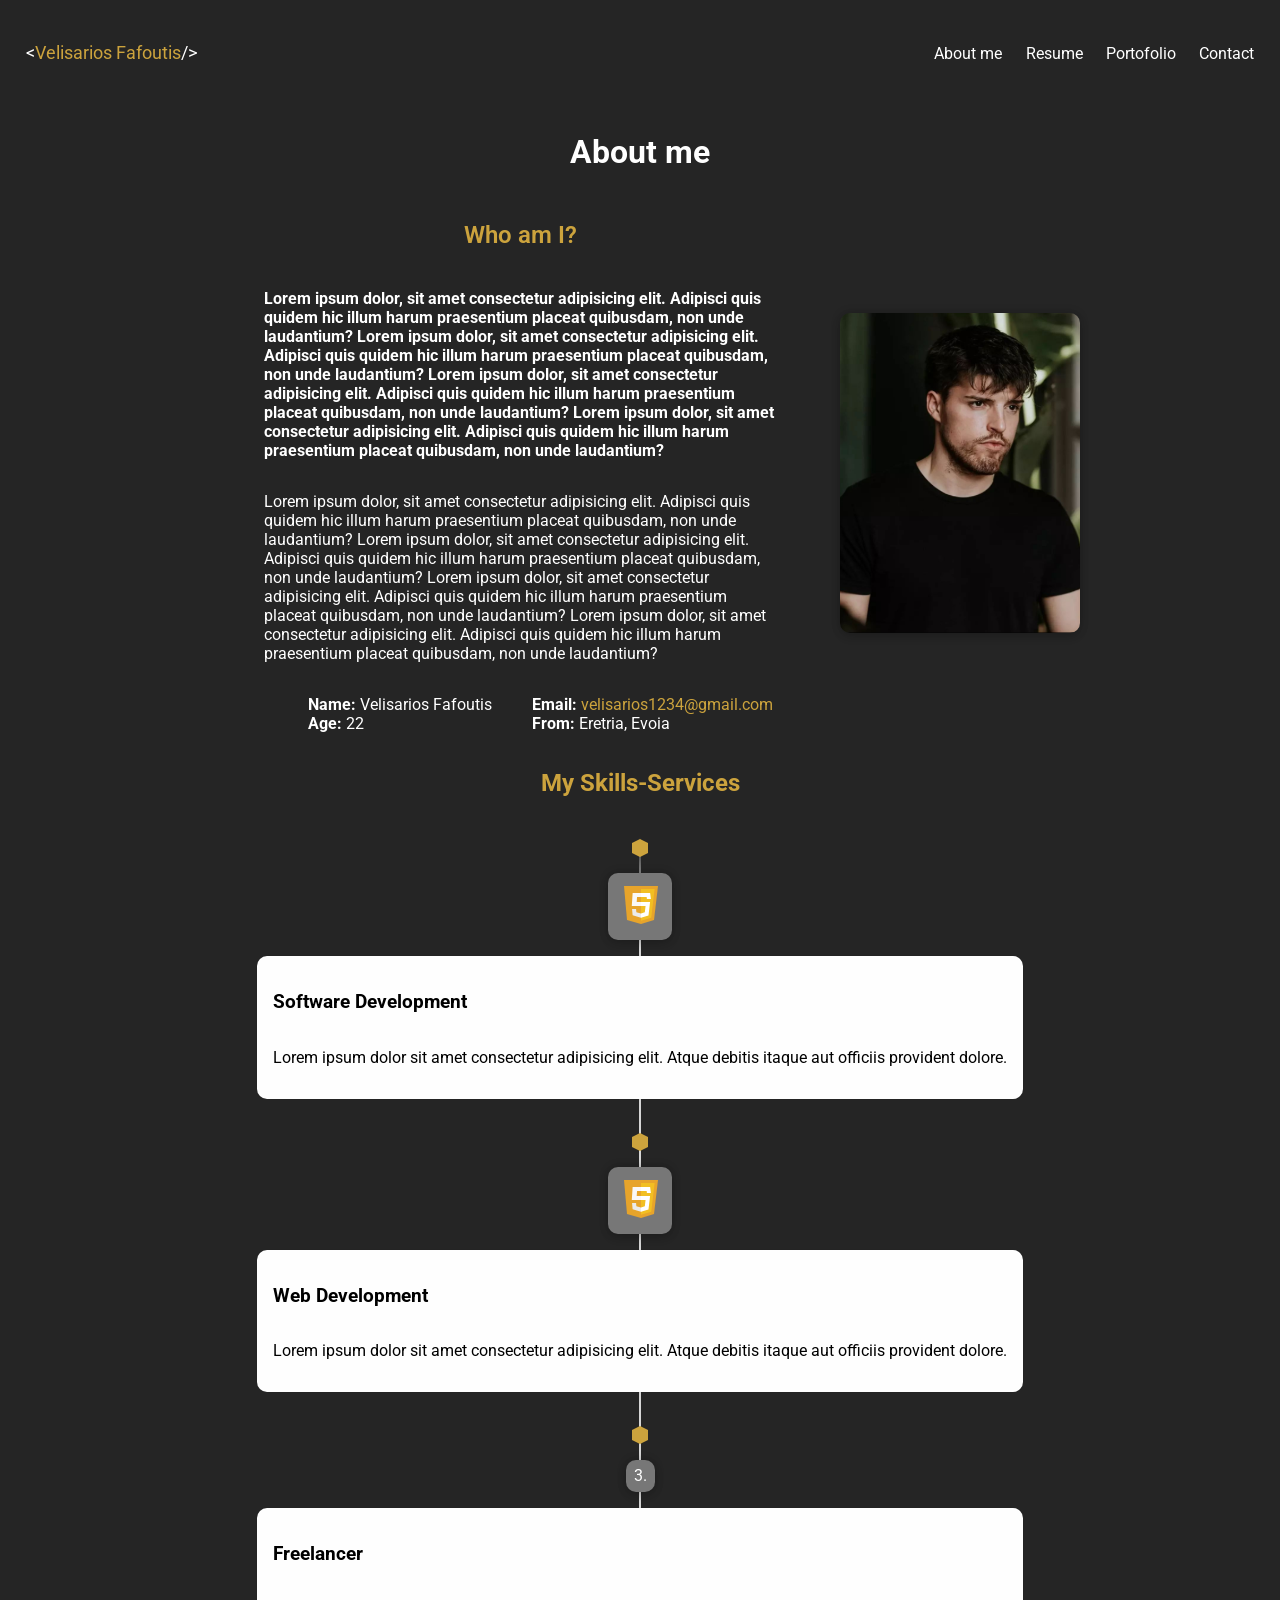
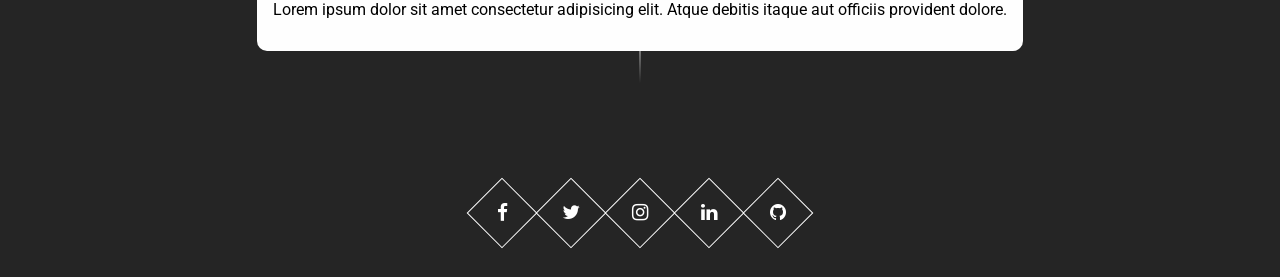
==== assets/html/about_me.html @ d2711674 "project updated" ====
<!DOCTYPE html>
<html lang="en">

<head>
    <meta charset="UTF-8">
    <meta http-equiv="X-UA-Compatible" content="IE=edge">
    <meta name="viewport" content="width=device-width, initial-scale=1.0">
    <link rel="stylesheet" href="/assets/css/index/index.css">
    <link rel="preconnect" href="https://fonts.googleapis.com">
    <link rel="preconnect" href="https://fonts.gstatic.com" crossorigin>
    <link href="https://fonts.googleapis.com/css2?family=Roboto:wght@400;500;700&display=swap" rel="stylesheet">
    <link rel="stylesheet" href="https://cdnjs.cloudflare.com/ajax/libs/font-awesome/4.7.0/css/font-awesome.min.css">
    <link href="https://fonts.googleapis.com/icon?family=Material+Icons"
       rel="stylesheet">
    <title>About me</title>
</head>

<body style="background-image: none; background-color: rgb(37, 37, 37);">
    <header>
        <nav>
            <h3 class="logo"><a href="/index.html">
                    <<span>Velisarios Fafoutis</span>/>
                </a></h3>



            <ul class="nav-ul">
                <li><a href='/assets/html/about_me.html'>About me</a></li>
                <li><a href='#'>Resume</a></li>
                <li><a href="#">Portofolio</a></li>
                <li><a href='#'>Contact</a></li>
            </ul>
        </nav>
    </header>
  <section class="about-me-main-section">

    <h1 class="main-title">About me</h1>

    <div class="bio-container">
        <div class="info-container">
            <h3 class="info-title">Who am I?</h3>
            <p class="info-description description-1">
                Lorem ipsum dolor, sit amet consectetur adipisicing elit. Adipisci quis quidem hic illum harum
                praesentium placeat quibusdam, non unde laudantium?
                Lorem ipsum dolor, sit amet consectetur adipisicing elit. Adipisci quis quidem hic illum harum
                praesentium placeat quibusdam, non unde laudantium?
                Lorem ipsum dolor, sit amet consectetur adipisicing elit. Adipisci quis quidem hic illum harum
                praesentium placeat quibusdam, non unde laudantium?
                Lorem ipsum dolor, sit amet consectetur adipisicing elit. Adipisci quis quidem hic illum harum
                praesentium placeat quibusdam, non unde laudantium?
            </p>
            <p class="info-description description-2">
                Lorem ipsum dolor, sit amet consectetur adipisicing elit. Adipisci quis quidem hic illum harum
                praesentium placeat quibusdam, non unde laudantium?
                Lorem ipsum dolor, sit amet consectetur adipisicing elit. Adipisci quis quidem hic illum harum
                praesentium placeat quibusdam, non unde laudantium?
                Lorem ipsum dolor, sit amet consectetur adipisicing elit. Adipisci quis quidem hic illum harum
                praesentium placeat quibusdam, non unde laudantium?
                Lorem ipsum dolor, sit amet consectetur adipisicing elit. Adipisci quis quidem hic illum harum
                praesentium placeat quibusdam, non unde laudantium?
             </p>
            <div class="bio-container">
                <ul class="bio-list list-1">
                    <li><span>Name:</span> Velisarios Fafoutis</li>
                    <li><span>Age:</span> 22</li>

                </ul>
                <ul class="bio-list list-2">
                    <li><span>Email:</span> <a href="#">velisarios1234@gmail.com</a></li>
                    <li><span>From:</span> Eretria, Evoia</li>
                </ul>

            </div>
        </div>

        <div class="hero-image">

        </div>
    </div>

</section>


<!--Services section-->
<!--Why choose Achillion section-->
<section class="services-section">
    <h2 class="services-section-main-title">My Skills-Services</h2>
    <div class="services-container">
        <ul class="timeline">
            <!-- Item 1 -->
            <li>
                <div class="direction-l">
                    <div class="flag-wrapper">
                        <span class="hexa"></span>

                        <span class="time-wrapper"><span class="time"> <svg xmlns="http://www.w3.org/2000/svg"  viewBox="0 0 48 48"><polygon fill="#e7a42b" points="8,5 42,5 38,39 25,43 11,39"/><polygon fill="#f2bf22" points="38.63,8 35.25,36.71 25,39.86 25,8"/><polygon fill="#faf9f8" points="25,21 26,23 25,25 15.79,25 16.64,12 25,12 26,14 25,16 21.03,16 20.7,21"/><polygon fill="#ebebeb" points="24.9,32.57 25,32.54 26,35 25,36.72 24.94,36.74 16.61,34.36 16.05,28 20.07,28 20.35,31.27"/><polygon fill="#fff" points="34.07,21 32.5,34.42 25,36.72 25,32.54 28.83,31.36 29.57,25 25,25 25,21"/><polygon fill="#fff" points="34.92,18 30.93,18 30.67,16 25,16 25,12 34.13,12 34.3,13.26"/></svg>
                        </span></span>
                    </div>
                    <div class="desc">
                        <div class="services-card">
                            <!--svg icon-->
                              <h3 class="service-title">Software Development</h3>
                            <p class="service-description">Lorem ipsum dolor sit amet consectetur adipisicing elit.
                                Atque debitis itaque aut officiis provident dolore.</p>
                        </div>
                    </div>
            </li>
            <!-- Item 2 -->
            <li>
                <div class="direction-r">
                    <div class="flag-wrapper">
                        <span class="hexa"></span>

                        <span class="time-wrapper"><span class="time"><svg xmlns="http://www.w3.org/2000/svg"  viewBox="0 0 48 48"><polygon fill="#e7a42b" points="8,5 42,5 38,39 25,43 11,39"/><polygon fill="#f2bf22" points="38.63,8 35.25,36.71 25,39.86 25,8"/><polygon fill="#faf9f8" points="25,21 26,23 25,25 15.79,25 16.64,12 25,12 26,14 25,16 21.03,16 20.7,21"/><polygon fill="#ebebeb" points="24.9,32.57 25,32.54 26,35 25,36.72 24.94,36.74 16.61,34.36 16.05,28 20.07,28 20.35,31.27"/><polygon fill="#fff" points="34.07,21 32.5,34.42 25,36.72 25,32.54 28.83,31.36 29.57,25 25,25 25,21"/><polygon fill="#fff" points="34.92,18 30.93,18 30.67,16 25,16 25,12 34.13,12 34.3,13.26"/></svg>
                        </span></span>
                    </div>
                    <div class="desc">
                        <div class="services-card">
                            <!--svg icon-->
                         
                            <h3 class="service-title">Web Development</h3>
                            <p class="service-description">Lorem ipsum dolor sit amet consectetur adipisicing elit.
                                Atque debitis itaque aut officiis provident dolore.</p>
                        </div>
                    </div>
            </li>

            <!-- Item 3 -->
            <li>
                <div class="direction-l">
                    <div class="flag-wrapper">
                        <span class="hexa"></span>

                        <span class="time-wrapper"><span class="time">3.</span></span>
                    </div>
                    <div class="desc">
                        <div class="services-card">
                            <!--svg icon-->
                            <h3 class="service-title">Freelancer</h3>
                            <p class="service-description">Lorem ipsum dolor sit amet consectetur adipisicing elit.
                                Atque debitis itaque aut officiis provident dolore.</p>
                        </div>
                    </div>
            </li>

            <!-- Item 3 -->

        </ul>
    </div>


</section>
 

<footer class="social-networks">
        
    <div class="social-container"> 
        <a  href="#" class="social-rectangle">
            <i class="fa fa-facebook"></i>
        </a>
     
        
        <a  href="#" class="social-rectangle">
            <i class="fa fa-twitter"></i>
        </a>

        <a  href="#" target="_blank" class="social-rectangle">
            <i class="fa fa-instagram"></i>
        </a>

        <a  href="#" target="_blank" class="social-rectangle">
            <i class="fa fa-linkedin"></i>
        </a>

        <a  href="#" target="_blank" class="social-rectangle">
            <i class="fa fa-github"></i>
        </a>

    </div>
</footer><!-- /.section-networks--><!-- /.section-networks--><!-- /.section-networks-->

</body>

</html>
---- assets/css/index/index.css ----
/* *{
    outline: 1px solid #f00 !important;
  
 
  }*/
* {
  font-family: 'Roboto' sans-serif;
}

body {
  color: #ffffff;
  font-family: 'Roboto', sans-serif;
  margin: 0%;
  padding: 0%;
  width: 100vw;
  height: 100vh;
  background: -webkit-gradient(linear, left top, left bottom, from(rgba(0, 0, 0, 0.7)), to(rgba(0, 0, 0, 0.7))), url("/assets/images/home_page.jpg");
  background: linear-gradient(rgba(0, 0, 0, 0.7), rgba(0, 0, 0, 0.7)), url("/assets/images/home_page.jpg");
  background-size: cover;
  background-repeat: no-repeat;
  background-position: 0% 30%;
}

nav {
  padding: 2%;
  display: -webkit-box;
  display: -ms-flexbox;
  display: flex;
  -webkit-box-orient: horizontal;
  -webkit-box-direction: normal;
      -ms-flex-direction: row;
          flex-direction: row;
  -webkit-box-align: center;
      -ms-flex-align: center;
          align-items: center;
  -webkit-box-pack: justify;
      -ms-flex-pack: justify;
          justify-content: space-between;
}

nav .logo {
  font-weight: 400;
  font-size: 1.1em;
}

nav .logo a {
  color: white;
  text-decoration: none;
}

nav .logo a span {
  -webkit-transition: color 0.2s ease-out;
  color: #CCA33D;
}

nav .logo a:hover span {
  color: white;
}

nav .nav-ul {
  width: 20em;
  display: -webkit-box;
  display: -ms-flexbox;
  display: flex;
  -webkit-box-orient: horizontal;
  -webkit-box-direction: normal;
      -ms-flex-direction: row;
          flex-direction: row;
  -webkit-box-align: center;
      -ms-flex-align: center;
          align-items: center;
  -webkit-box-pack: justify;
      -ms-flex-pack: justify;
          justify-content: space-between;
  list-style: none;
}

nav .nav-ul li a {
  color: white;
  text-decoration: none;
  cursor: pointer;
  -webkit-transition: color 0.2s ease-out;
}

nav .nav-ul li a:hover {
  color: #CCA33D;
}

.main-section {
  margin-top: 6%;
  display: -webkit-box;
  display: -ms-flexbox;
  display: flex;
  -webkit-box-orient: vertical;
  -webkit-box-direction: normal;
      -ms-flex-direction: column;
          flex-direction: column;
  -webkit-box-align: center;
      -ms-flex-align: center;
          align-items: center;
  -ms-flex-pack: distribute;
      justify-content: space-around;
}

.main-section .main-title {
  font-weight: 700;
  font-size: 3em;
}

.main-section .subtitle {
  font-weight: 700;
  font-size: 1.5em;
}

.social-networks {
  padding: 3%;
  margin-top: 2%;
}

.social-networks .social-container {
  display: -webkit-box;
  display: -ms-flexbox;
  display: flex;
  -webkit-box-orient: horizontal;
  -webkit-box-direction: normal;
      -ms-flex-direction: row;
          flex-direction: row;
  -webkit-box-align: center;
      -ms-flex-align: center;
          align-items: center;
  -webkit-box-pack: center;
      -ms-flex-pack: center;
          justify-content: center;
}

.social-networks .social-container .social-rectangle {
  display: inline-block;
  width: 3em;
  height: 3em;
  border: 0.05em solid #0e683e;
  transform: rotate(45deg);
  -webkit-transform: rotate(45deg);
  -moz-transform: rotate(45deg);
  -o-transform: rotate(45deg);
  -ms-transform: rotate(45deg);
  -webkit-box-shadow: 0.4em 0.4em 0px 0px #dddddd;
  -o-box-shadow: 0.4em 0.4em 0px 0px #dddddd;
  box-shadow: 0.4em 0.4em 0px 0px #424242;
  opacity: 1;
  margin-left: .6em;
  margin-right: .6em;
  border: 1px solid white;
  color: #ffffff;
  -webkit-box-shadow: none;
          box-shadow: none;
  -webkit-transition: color 0.2s ease-in-out;
}

.social-networks .social-container .social-rectangle i {
  position: absolute;
  top: 50%;
  left: 50%;
  font-size: 1.2em;
  transform: translate(-50%, -50%) rotate(-45deg);
  -webkit-transform: translate(-50%, -50%) rotate(-45deg);
  -moz-transform: translate(-50%, -50%) rotate(-45deg);
  -o-transform: translate(-50%, -50%) rotate(-45deg);
  -ms-transform: translate(-50%, -50%) rotate(-45deg);
}

.social-networks .social-container .social-rectangle:hover {
  background-color: #ffffff;
  color: #CCA33D;
  border-color: #666;
}

.social-networks .social-container .social-rectangle:focus {
  outline: none;
}

.about-me-main-section {
  margin-right: 10em;
  margin-left: 10em;
  display: -webkit-box;
  display: -ms-flexbox;
  display: flex;
  -webkit-box-orient: vertical;
  -webkit-box-direction: normal;
      -ms-flex-direction: column;
          flex-direction: column;
  -webkit-box-align: center;
      -ms-flex-align: center;
          align-items: center;
  -webkit-box-pack: justify;
      -ms-flex-pack: justify;
          justify-content: space-between;
}

.about-me-main-section .main-title {
  font-weight: 700;
  font-size: 2em;
}

.about-me-main-section .bio-container {
  display: -webkit-box;
  display: -ms-flexbox;
  display: flex;
  -webkit-box-orient: horizontal;
  -webkit-box-direction: normal;
      -ms-flex-direction: row;
          flex-direction: row;
  -webkit-box-align: center;
      -ms-flex-align: center;
          align-items: center;
  -webkit-box-pack: justify;
      -ms-flex-pack: justify;
          justify-content: space-between;
}

.about-me-main-section .bio-container .info-container {
  width: 40em;
  display: -webkit-box;
  display: -ms-flexbox;
  display: flex;
  -webkit-box-orient: vertical;
  -webkit-box-direction: normal;
      -ms-flex-direction: column;
          flex-direction: column;
  -webkit-box-align: center;
      -ms-flex-align: center;
          align-items: center;
  -webkit-box-pack: start;
      -ms-flex-pack: start;
          justify-content: flex-start;
}

.about-me-main-section .bio-container .info-container .info-title {
  width: -webkit-max-content;
  width: -moz-max-content;
  width: max-content;
  font-weight: 600;
  font-size: 1.5em;
  color: #CCA33D;
}

.about-me-main-section .bio-container .info-container .info-description {
  margin-right: 4em;
  margin-left: 4em;
  font-family: 'Roboto', sans-serif;
}

.about-me-main-section .bio-container .info-container .description-1 {
  font-weight: 700;
}

.about-me-main-section .bio-container .info-container .description-2 {
  font-weight: 400;
}

.about-me-main-section .bio-container .info-container .bio-container {
  width: -webkit-max-content;
  width: -moz-max-content;
  width: max-content;
  display: -webkit-box;
  display: -ms-flexbox;
  display: flex;
  -webkit-box-orient: horizontal;
  -webkit-box-direction: normal;
      -ms-flex-direction: row;
          flex-direction: row;
  -webkit-box-align: center;
      -ms-flex-align: center;
          align-items: center;
  -webkit-box-pack: start;
      -ms-flex-pack: start;
          justify-content: start;
}

.about-me-main-section .bio-container .info-container .bio-container .bio-list {
  list-style: none;
}

.about-me-main-section .bio-container .info-container .bio-container .bio-list li span {
  font-weight: 700;
}

.about-me-main-section .bio-container .info-container .bio-container .list-2 li a {
  color: #CCA33D;
  text-decoration: none;
  cursor: pointer;
  -webkit-transition: color 0.2s ease-out;
}

.about-me-main-section .bio-container .info-container .bio-container .list-2 li a:hover {
  color: #c4c4c4;
}

.about-me-main-section .bio-container .hero-image {
  background-image: url("/assets/images/hero.png");
  width: 15em;
  height: 20em;
  background-size: cover;
  background-repeat: no-repeat;
  background-position: 30% 30%;
  -webkit-box-shadow: 0 0 10px rgba(0, 0, 0, 0.2), 0 4px 10px rgba(0, 0, 0, 0.1);
          box-shadow: 0 0 10px rgba(0, 0, 0, 0.2), 0 4px 10px rgba(0, 0, 0, 0.1);
  border-radius: 10px;
}

.services-section {
  margin-right: 10em;
  margin-left: 10em;
  margin-top: 10%;
  display: -ms-grid;
  display: grid;
      grid-template-areas: "header" "content";
  padding-bottom: 30%;
  -webkit-box-pack: center;
      -ms-flex-pack: center;
          justify-content: center;
  max-width: 100%;
  padding-bottom: 2%;
  margin: 0%;
}

.services-section .services-section-main-title {
  grid-area: "header";
  -ms-grid-column-align: center;
      justify-self: center;
  font-family: "Roboto", sans-serif;
  color: #CCA33D;
  width: auto;
  height: 2em;
  margin-bottom: 0em;
}

.services-section .services-container {
  grid-area: "content";
}

.services-section .services-container .hexa {
  border: 0px;
  float: left;
  text-align: center;
  height: 35px;
  width: 60px;
  font-size: 22px;
  background: #FFD700;
  color: #FFD700;
  position: relative;
  margin-top: 15px;
}

.services-section .services-container .hexa:before {
  content: "";
  position: absolute;
  left: 0;
  width: 0;
  height: 0;
  border-bottom: 15px solid #f0f0f0;
  border-left: 30px solid transparent;
  border-right: 30px solid transparent;
  top: -15px;
}

.services-section .services-container .hexa:after {
  content: "";
  position: absolute;
  left: 0;
  width: 0;
  height: 0;
  border-left: 30px solid transparent;
  border-right: 30px solid transparent;
  border-top: 15px solid #f0f0f0;
  bottom: -15px;
}

.services-section .services-container .timeline {
  position: relative;
  padding: 0;
  width: 100%;
  margin-top: 20px;
  list-style-type: none;
}

.services-section .services-container .timeline:before {
  position: absolute;
  left: 50%;
  top: 0;
  content: ' ';
  display: block;
  width: 2px;
  height: 100%;
  margin-left: -1px;
  background: #d5d5d5;
  background: -webkit-gradient(linear, left top, left bottom, from(rgba(213, 213, 213, 0)), color-stop(8%, #d5d5d5), color-stop(92%, #d5d5d5), to(rgba(213, 213, 213, 0)));
  background: linear-gradient(to bottom, rgba(213, 213, 213, 0) 0%, #d5d5d5 8%, #d5d5d5 92%, rgba(213, 213, 213, 0) 100%);
  z-index: 5;
}

.services-section .services-container .timeline li {
  padding: 2em 0;
}

.services-section .services-container .timeline .hexa {
  width: 16px;
  height: 10px;
  position: absolute;
  background: #CCA33D;
  z-index: 5;
  left: 0;
  right: 0;
  margin-left: auto;
  margin-right: auto;
  top: -30px;
  margin-top: 0;
}

.services-section .services-container .timeline .hexa:before {
  border-bottom: 4px solid #CCA33D;
  border-left-width: 8px;
  border-right-width: 8px;
  top: -4px;
}

.services-section .services-container .timeline .hexa:after {
  border-left-width: 8px;
  border-right-width: 8px;
  border-top: 4px solid #CCA33D;
  bottom: -4px;
}

.services-section .services-container .direction-l,
.services-section .services-container .direction-r {
  float: none;
  width: 100%;
  text-align: center;
}

.services-section .services-container .flag-wrapper {
  text-align: center;
  position: relative;
}

.services-section .services-container .flag {
  position: relative;
  display: inline;
  background: white;
  font-weight: 600;
  z-index: 15;
  padding: 6px 10px;
  text-align: left;
  border-radius: 5px;
}

.services-section .services-container .direction-l .flag:after,
.services-section .services-container .direction-r .flag:after {
  content: "";
  position: absolute;
  left: 50%;
  top: -15px;
  height: 0;
  width: 0;
  margin-left: -8px;
  border: solid transparent;
  border-bottom-color: white;
  border-width: 8px;
  pointer-events: none;
}

.services-section .services-container .direction-l .flag {
  -webkit-box-shadow: -1px 1px 1px rgba(0, 0, 0, 0.15), 0 0 1px rgba(0, 0, 0, 0.15);
  box-shadow: -1px 1px 1px rgba(0, 0, 0, 0.15), 0 0 1px rgba(0, 0, 0, 0.15);
}

.services-section .services-container .direction-r .flag {
  -webkit-box-shadow: 1px 1px 1px rgba(0, 0, 0, 0.15), 0 0 1px rgba(0, 0, 0, 0.15);
  box-shadow: 1px 1px 1px rgba(0, 0, 0, 0.15), 0 0 1px rgba(0, 0, 0, 0.15);
}

.services-section .services-container .time-wrapper {
  display: block;
  position: relative;
  margin: 4px 0 0 0;
  z-index: 14;
  line-height: 1em;
  vertical-align: middle;
  color: #fff;
}

.services-section .services-container .direction-l .time-wrapper {
  float: none;
}

.services-section .services-container .direction-r .time-wrapper {
  float: none;
}

.services-section .services-container .time {
  background: #777777;
  display: inline-block;
  -webkit-box-shadow: 0 0 10px rgba(0, 0, 0, 0.2), 0 4px 10px rgba(0, 0, 0, 0.1);
          box-shadow: 0 0 10px rgba(0, 0, 0, 0.2), 0 4px 10px rgba(0, 0, 0, 0.1);
  border-radius: 10px;
  padding: 8px;
}

.services-section .services-container .time svg {
  width: 48px;
  height: 48px;
}

.services-section .services-container .desc {
  color: black;
  position: relative;
  margin: 1em 0 0 0;
  padding: 1em;
  background: #fefefe;
  border-radius: 10px;
  -webkit-box-shadow: 0 0 1px rgba(0, 0, 0, 0.2);
  box-shadow: 0 0 1px rgba(0, 0, 0, 0.2);
  z-index: 15;
}

.services-section .services-container .desc .services-card {
  display: -webkit-box;
  display: -ms-flexbox;
  display: flex;
  -webkit-box-orient: vertical;
  -webkit-box-direction: normal;
      -ms-flex-direction: column;
          flex-direction: column;
  -webkit-box-align: start;
      -ms-flex-align: start;
          align-items: flex-start;
  -webkit-box-pack: center;
      -ms-flex-pack: center;
          justify-content: center;
}

.services-section .services-container .direction-l .desc,
.services-section .services-container .direction-r .desc {
  position: relative;
  margin: 1em 1em 0 1em;
  padding: 1em;
  z-index: 15;
}
/*# sourceMappingURL=index.css.map */
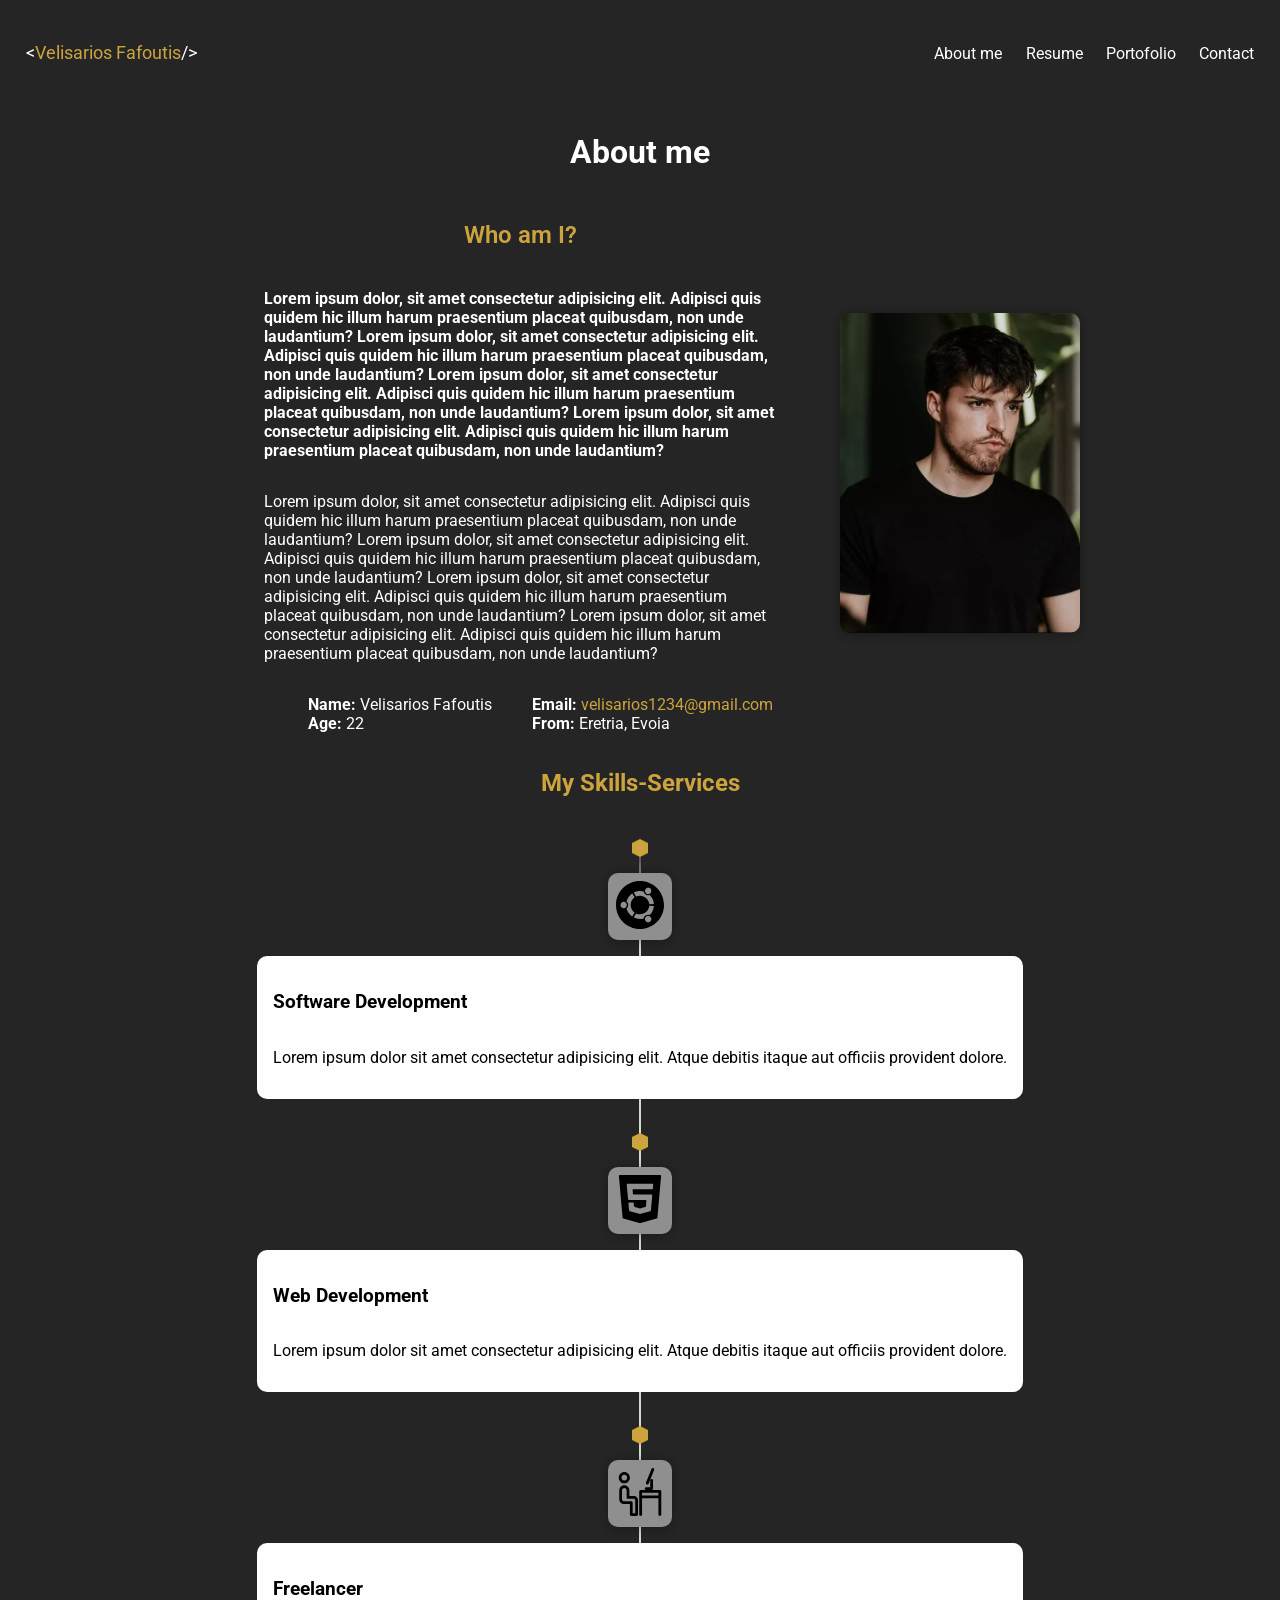
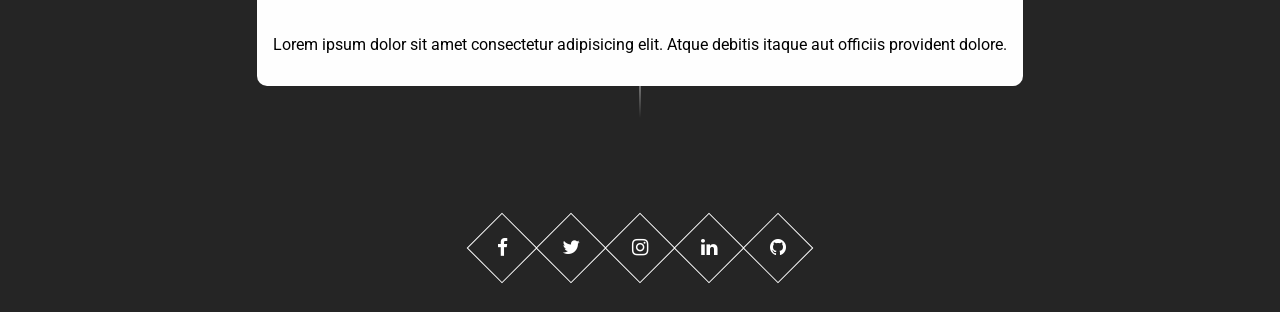
==== commit d5cfc852: "project updated" ====
--- a/assets/html/about_me.html
+++ b/assets/html/about_me.html
@@ -26,9 +26,9 @@
 
             <ul class="nav-ul">
                 <li><a href='/assets/html/about_me.html'>About me</a></li>
-                <li><a href='#'>Resume</a></li>
-                <li><a href="#">Portofolio</a></li>
-                <li><a href='#'>Contact</a></li>
+                <li><a href='/assets/html/resume.html'>Resume</a></li>
+                <li><a href="/assets/html/portofolio.html">Portofolio</a></li>
+                <li><a href='/assets/html/contact.html'>Contact</a></li>
             </ul>
         </nav>
     </header>
@@ -93,7 +93,11 @@
                     <div class="flag-wrapper">
                         <span class="hexa"></span>
 
-                        <span class="time-wrapper"><span class="time"> <svg xmlns="http://www.w3.org/2000/svg"  viewBox="0 0 48 48"><polygon fill="#e7a42b" points="8,5 42,5 38,39 25,43 11,39"/><polygon fill="#f2bf22" points="38.63,8 35.25,36.71 25,39.86 25,8"/><polygon fill="#faf9f8" points="25,21 26,23 25,25 15.79,25 16.64,12 25,12 26,14 25,16 21.03,16 20.7,21"/><polygon fill="#ebebeb" points="24.9,32.57 25,32.54 26,35 25,36.72 24.94,36.74 16.61,34.36 16.05,28 20.07,28 20.35,31.27"/><polygon fill="#fff" points="34.07,21 32.5,34.42 25,36.72 25,32.54 28.83,31.36 29.57,25 25,25 25,21"/><polygon fill="#fff" points="34.92,18 30.93,18 30.67,16 25,16 25,12 34.13,12 34.3,13.26"/></svg>
+                        <span class="time-wrapper"><span class="time">
+                            <svg viewBox="0 0 32 32" xmlns="http://www.w3.org/2000/svg">
+                                <path d="M16 0c8.828 0 16 7.172 16 16s-7.172 16-16 16c-8.828 0-16-7.172-16-16s7.172-16 16-16zM20.37 23.573c-1.021 0.589-1.37 1.896-0.781 2.917s1.896 1.375 2.922 0.781c1.021-0.589 1.37-1.896 0.776-2.917-0.589-1.021-1.891-1.375-2.917-0.781zM16 22.24c-0.938 0-1.828-0.208-2.63-0.578l-1.484 2.656c1.245 0.615 2.641 0.964 4.115 0.964 0.859 0 1.693-0.12 2.479-0.344 0.141-0.854 0.646-1.641 1.458-2.115 0.813-0.469 1.755-0.516 2.563-0.208 1.583-1.547 2.609-3.661 2.76-6.021l-3.047-0.042c-0.281 3.188-2.953 5.688-6.214 5.688zM9.76 16c0-2.109 1.047-3.974 2.651-5.104l-1.557-2.615c-1.875 1.24-3.26 3.156-3.844 5.375 0.677 0.542 1.109 1.38 1.109 2.323 0 0.938-0.432 1.76-1.109 2.318 0.583 2.219 1.969 4.141 3.844 5.38l1.557-2.62c-1.604-1.099-2.651-2.958-2.651-5.057zM5.12 13.865c-1.182 0-2.135 0.953-2.135 2.135s0.953 2.135 2.135 2.135c1.182 0 2.135-0.953 2.135-2.135s-0.953-2.135-2.135-2.135zM16 9.76c3.26 0 5.932 2.5 6.214 5.688l3.047-0.047c-0.151-2.354-1.182-4.469-2.76-6.021-0.813 0.307-1.75 0.26-2.563-0.203-0.807-0.474-1.318-1.26-1.458-2.125-0.792-0.214-1.62-0.333-2.479-0.333-1.479 0-2.875 0.349-4.115 0.964l1.484 2.656c0.802-0.37 1.693-0.578 2.63-0.578zM20.37 8.427c1.021 0.589 2.328 0.24 2.922-0.781 0.589-1.021 0.24-2.328-0.786-2.922-1.021-0.583-2.328-0.24-2.917 0.786-0.589 1.021-0.24 2.328 0.781 2.917z"/>
+                              </svg>
+                              
                         </span></span>
                     </div>
                     <div class="desc">
@@ -111,7 +115,56 @@
                     <div class="flag-wrapper">
                         <span class="hexa"></span>
 
-                        <span class="time-wrapper"><span class="time"><svg xmlns="http://www.w3.org/2000/svg"  viewBox="0 0 48 48"><polygon fill="#e7a42b" points="8,5 42,5 38,39 25,43 11,39"/><polygon fill="#f2bf22" points="38.63,8 35.25,36.71 25,39.86 25,8"/><polygon fill="#faf9f8" points="25,21 26,23 25,25 15.79,25 16.64,12 25,12 26,14 25,16 21.03,16 20.7,21"/><polygon fill="#ebebeb" points="24.9,32.57 25,32.54 26,35 25,36.72 24.94,36.74 16.61,34.36 16.05,28 20.07,28 20.35,31.27"/><polygon fill="#fff" points="34.07,21 32.5,34.42 25,36.72 25,32.54 28.83,31.36 29.57,25 25,25 25,21"/><polygon fill="#fff" points="34.92,18 30.93,18 30.67,16 25,16 25,12 34.13,12 34.3,13.26"/></svg>
+                        <span class="time-wrapper"><span class="time"><svg version="1.1" id="Layer_1" xmlns="http://www.w3.org/2000/svg" xmlns:xlink="http://www.w3.org/1999/xlink" x="0px" y="0px"
+                            viewBox="0 0 299.215 299.215" style="enable-background:new 0 0 299.215 299.215;" xml:space="preserve">
+                       <g id="XMLID_106_">
+                           <path id="XMLID_107_" d="M22.347,0c-2.75,0-4.799,2.241-4.555,4.98l23.184,260.047c0.244,2.739,2.611,5.582,5.262,6.318
+                               l98.381,27.316c2.65,0.736,6.986,0.736,9.637,0.002l98.68-27.361c2.65-0.735,5.02-3.578,5.264-6.316L281.422,4.98
+                               c0.246-2.739-1.805-4.98-4.555-4.98H22.347z M232.049,59.641c-0.219,2.443-0.598,6.684-0.842,9.423l-0.611,6.823
+                               c-0.246,2.738-0.596,6.654-0.781,8.701c-0.184,2.048-0.359,3.723-0.391,3.723c-0.031,0-2.307,0-5.057,0h-69.76
+                               c-2.75,0-5.023,0-5.053,0s-2.305,0-5.055,0h-36.74c-2.75,0-4.799,2.241-4.555,4.98l2.143,23.955c0.244,2.738,2.695,4.98,5.445,4.98
+                               H144.5c2.75,0,5.025,0,5.055,0s2.303,0,5.053,0h57.939c2.75,0,7.006,0,9.457,0c2.449,0,4.273,1.999,4.051,4.442
+                               c-0.223,2.443-0.604,6.685-0.848,9.423l-6.891,77.228c-0.246,2.739-0.557,6.238-0.691,7.776c-0.137,1.537-2.416,3.396-5.066,4.131
+                               l-58.133,16.119c-2.65,0.734-4.852,1.342-4.893,1.351c-0.041,0.009-2.242-0.586-4.893-1.321l-58.195-16.148
+                               c-2.65-0.735-5.018-3.578-5.262-6.317l-3.746-42.045c-0.244-2.739,1.807-4.98,4.557-4.98h5.311c2.75,0,7.25,0,10,0h7.92
+                               c2.75,0,5.199,2.241,5.445,4.98l1.469,16.459c0.244,2.739,2.615,5.566,5.271,6.283l27.221,7.351
+                               c2.654,0.717,4.836,1.304,4.848,1.304s2.193-0.588,4.848-1.305l27.27-7.369c2.654-0.717,5.027-3.545,5.273-6.283l2.957-32.976
+                               c0.246-2.739-1.803-4.98-4.553-4.98h-30.666c-2.75,0-5.023,0-5.053,0s-2.305,0-5.055,0H80.511c-2.75,0-5.199-2.242-5.443-4.98
+                               l-7.256-81.306c-0.244-2.739-0.623-6.979-0.842-9.423c-0.217-2.443,1.854-4.442,4.604-4.442H144.5c2.75,0,5.025,0,5.055,0
+                               s2.303,0,5.053,0h72.838C230.195,55.198,232.267,57.197,232.049,59.641z"/>
+                       </g>
+                       <g>
+                       </g>
+                       <g>
+                       </g>
+                       <g>
+                       </g>
+                       <g>
+                       </g>
+                       <g>
+                       </g>
+                       <g>
+                       </g>
+                       <g>
+                       </g>
+                       <g>
+                       </g>
+                       <g>
+                       </g>
+                       <g>
+                       </g>
+                       <g>
+                       </g>
+                       <g>
+                       </g>
+                       <g>
+                       </g>
+                       <g>
+                       </g>
+                       <g>
+                       </g>
+                       </svg>
+                       
                         </span></span>
                     </div>
                     <div class="desc">
@@ -131,7 +184,15 @@
                     <div class="flag-wrapper">
                         <span class="hexa"></span>
 
-                        <span class="time-wrapper"><span class="time">3.</span></span>
+                        <span class="time-wrapper"><span class="time"><svg version="1.1" xmlns="http://www.w3.org/2000/svg" viewBox="0 0 297 297" xmlns:xlink="http://www.w3.org/1999/xlink" enable-background="new 0 0 297 297">
+                            <g>
+                              <path d="m190.411,101.693c1.065,0.427 2.163,0.628 3.244,0.628 3.468,0 6.751-2.079 8.118-5.496l33.933-84.834c1.793-4.483-0.387-9.569-4.868-11.361-4.485-1.797-9.569,0.387-11.361,4.868l-33.933,84.834c-1.794,4.482 0.386,9.568 4.867,11.361z"/>
+                              <path d="m271.294,135.738h-47.97c3.384-1.206 5.81-4.429 5.81-8.226v-50.9c0-4.827-3.913-8.74-8.74-8.74s-8.74,3.913-8.74,8.74v42.16h-25.194c-4.827,0-8.74,3.913-8.74,8.74 0,3.798 2.427,7.02 5.81,8.226h-31.003c-4.827,0-8.74,3.913-8.74,8.74v143.782c0,4.827 3.913,8.74 8.74,8.74 4.827,0 8.74-3.913 8.74-8.74v-101.108h101.286v101.108c0,4.827 3.913,8.74 8.74,8.74s8.74-3.913 8.74-8.74v-143.782c0.001-4.827-3.912-8.74-8.739-8.74zm-8.741,33.933h-101.286v-16.453h101.286v16.453z"/>
+                              <path d="m51.552,94.426c19.07,0 34.585-15.515 34.585-34.585s-15.515-34.586-34.585-34.586-34.586,15.516-34.586,34.586 15.516,34.585 34.586,34.585zm0-52.171c9.696,0 17.585,7.889 17.585,17.586 0,9.696-7.889,17.585-17.585,17.585-9.697,0-17.586-7.889-17.586-17.585 0-9.697 7.889-17.586 17.586-17.586z"/>
+                              <path d="m110.422,173.424h-27.546v-35.099c0-17.272-14.052-31.325-31.324-31.325s-31.325,14.053-31.325,31.325v54.6c0,16.584 13.491,30.075 30.075,30.075h35.741v65.326c0,4.694 3.806,8.5 8.5,8.5h33c4.694,0 8.5-3.806 8.5-8.5v-89.281c0-14.128-11.493-25.621-25.621-25.621zm8.621,106.402h-16v-65.326c0-4.694-3.806-8.5-8.5-8.5h-44.241c-7.21,0-13.075-5.865-13.075-13.075v-54.6c0-7.899 6.426-14.325 14.325-14.325 7.898,0 14.324,6.426 14.324,14.325v43.599c0,4.694 3.806,8.5 8.5,8.5h36.046c4.754,0 8.621,3.867 8.621,8.621v80.781z"/>
+                            </g>
+                          </svg>
+                          </span></span>
                     </div>
                     <div class="desc">
                         <div class="services-card">
--- a/assets/css/index/index.css
+++ b/assets/css/index/index.css
@@ -5,6 +5,12 @@
   }*/
 * {
   font-family: 'Roboto' sans-serif;
+}
+
+html {
+  scroll-behavior: smooth;
+  -webkit-transition: 0.3s;
+  transition: 0.3s;
 }
 
 body {
@@ -498,7 +504,7 @@
 }
 
 .services-section .services-container .time {
-  background: #777777;
+  background: #8f8f8f;
   display: inline-block;
   -webkit-box-shadow: 0 0 10px rgba(0, 0, 0, 0.2), 0 4px 10px rgba(0, 0, 0, 0.1);
           box-shadow: 0 0 10px rgba(0, 0, 0, 0.2), 0 4px 10px rgba(0, 0, 0, 0.1);
@@ -546,4 +552,203 @@
   padding: 1em;
   z-index: 15;
 }
+
+.resume-container {
+  display: -webkit-box;
+  display: -ms-flexbox;
+  display: flex;
+  -webkit-box-orient: vertical;
+  -webkit-box-direction: normal;
+      -ms-flex-direction: column;
+          flex-direction: column;
+  -webkit-box-align: center;
+      -ms-flex-align: center;
+          align-items: center;
+  -webkit-box-pack: justify;
+      -ms-flex-pack: justify;
+          justify-content: space-between;
+}
+
+.resume-container .resume-title {
+  margin-bottom: 6%;
+  font-weight: 700;
+  font-size: 2em;
+}
+
+.resume-container .education-container {
+  background-color: #323232;
+  -webkit-box-shadow: 0 0 10px rgba(0, 0, 0, 0.2), 0 4px 10px rgba(0, 0, 0, 0.1);
+          box-shadow: 0 0 10px rgba(0, 0, 0, 0.2), 0 4px 10px rgba(0, 0, 0, 0.1);
+  border-left: .6px solid #CCA33D;
+  width: 60%;
+  margin-bottom: 10%;
+  display: -webkit-box;
+  display: -ms-flexbox;
+  display: flex;
+  -webkit-box-orient: vertical;
+  -webkit-box-direction: normal;
+      -ms-flex-direction: column;
+          flex-direction: column;
+  -webkit-box-align: start;
+      -ms-flex-align: start;
+          align-items: flex-start;
+  -webkit-box-pack: start;
+      -ms-flex-pack: start;
+          justify-content: flex-start;
+}
+
+.resume-container .education-container .education-container-title {
+  color: #CCA33D;
+  padding-left: 2%;
+  width: -webkit-max-content;
+  width: -moz-max-content;
+  width: max-content;
+  font-weight: 600;
+  font-size: 1.5em;
+}
+
+.resume-container .education-container .education-element {
+  width: 100%;
+  border-bottom: 0.6px solid gray;
+}
+
+.resume-container .education-container .education-element .title-container {
+  display: -webkit-box;
+  display: -ms-flexbox;
+  display: flex;
+  -webkit-box-orient: horizontal;
+  -webkit-box-direction: normal;
+      -ms-flex-direction: row;
+          flex-direction: row;
+}
+
+.resume-container .education-container .education-element .title-container svg {
+  width: 25px;
+  height: 30px;
+}
+
+.resume-container .education-container .education-element .title-container .title {
+  padding-left: 2%;
+  font-weight: 400;
+  font-size: 1.3em;
+}
+
+.resume-container .education-container .education-element .description {
+  padding-left: 5%;
+  font-weight: 400;
+  font-size: 1em;
+  color: #666;
+}
+
+.resume-container .level-of-knowledge-container {
+  padding-bottom: 2%;
+  width: 60%;
+  padding-left: 2%;
+  background-color: #323232;
+  -webkit-box-shadow: 0 0 10px rgba(0, 0, 0, 0.2), 0 4px 10px rgba(0, 0, 0, 0.1);
+          box-shadow: 0 0 10px rgba(0, 0, 0, 0.2), 0 4px 10px rgba(0, 0, 0, 0.1);
+  display: -webkit-box;
+  display: -ms-flexbox;
+  display: flex;
+  -webkit-box-orient: vertical;
+  -webkit-box-direction: normal;
+      -ms-flex-direction: column;
+          flex-direction: column;
+  -webkit-box-align: start;
+      -ms-flex-align: start;
+          align-items: flex-start;
+  -webkit-box-pack: start;
+      -ms-flex-pack: start;
+          justify-content: flex-start;
+}
+
+.resume-container .level-of-knowledge-container .level-of-knowledge-container-title {
+  color: #CCA33D;
+  width: -webkit-max-content;
+  width: -moz-max-content;
+  width: max-content;
+  font-weight: 600;
+  font-size: 1.5em;
+}
+
+.resume-container .level-of-knowledge-container .level-container {
+  width: 100%;
+  display: -webkit-box;
+  display: -ms-flexbox;
+  display: flex;
+  -webkit-box-orient: horizontal;
+  -webkit-box-direction: normal;
+      -ms-flex-direction: row;
+          flex-direction: row;
+  -webkit-box-align: start;
+      -ms-flex-align: start;
+          align-items: flex-start;
+  -webkit-box-pack: start;
+      -ms-flex-pack: start;
+          justify-content: flex-start;
+}
+
+.resume-container .level-of-knowledge-container .level-container .skills-container {
+  width: 50%;
+  display: -webkit-box;
+  display: -ms-flexbox;
+  display: flex;
+  -webkit-box-orient: vertical;
+  -webkit-box-direction: normal;
+      -ms-flex-direction: column;
+          flex-direction: column;
+  -webkit-box-align: start;
+      -ms-flex-align: start;
+          align-items: flex-start;
+  -webkit-box-pack: start;
+      -ms-flex-pack: start;
+          justify-content: flex-start;
+}
+
+.resume-container .level-of-knowledge-container .level-container .skills-container .skill-bar-container {
+  width: 90%;
+  display: -webkit-box;
+  display: -ms-flexbox;
+  display: flex;
+  -webkit-box-orient: vertical;
+  -webkit-box-direction: normal;
+      -ms-flex-direction: column;
+          flex-direction: column;
+  -webkit-box-align: start;
+      -ms-flex-align: start;
+          align-items: flex-start;
+  -webkit-box-pack: start;
+      -ms-flex-pack: start;
+          justify-content: flex-start;
+}
+
+.resume-container .level-of-knowledge-container .level-container .skills-container .skill-bar-container .bar {
+  width: 100%;
+  font-size: .85em;
+  background-color: #252525;
+}
+
+.resume-container .level-of-knowledge-container .level-container .skills-container .skill-bar-container .bar .skill-level {
+  background-color: #CCA33D;
+}
+
+.resume-container .level-of-knowledge-container .level-container .skills-container .skill-bar-container .bar .java {
+  width: 70%;
+}
+
+.resume-container .level-of-knowledge-container .level-container .skills-container .skill-bar-container .bar .html_css {
+  width: 85%;
+}
+
+.resume-container .level-of-knowledge-container .level-container .skills-container .skill-bar-container .bar .javascript {
+  width: 50%;
+}
+
+.resume-container .level-of-knowledge-container .level-container .skills-container .skill-bar-container .bar .sql {
+  width: 60%;
+}
+
+.resume-container .level-of-knowledge-container .level-container .skills-container .skill-bar-container .bar .php {
+  width: 40%;
+}
 /*# sourceMappingURL=index.css.map */
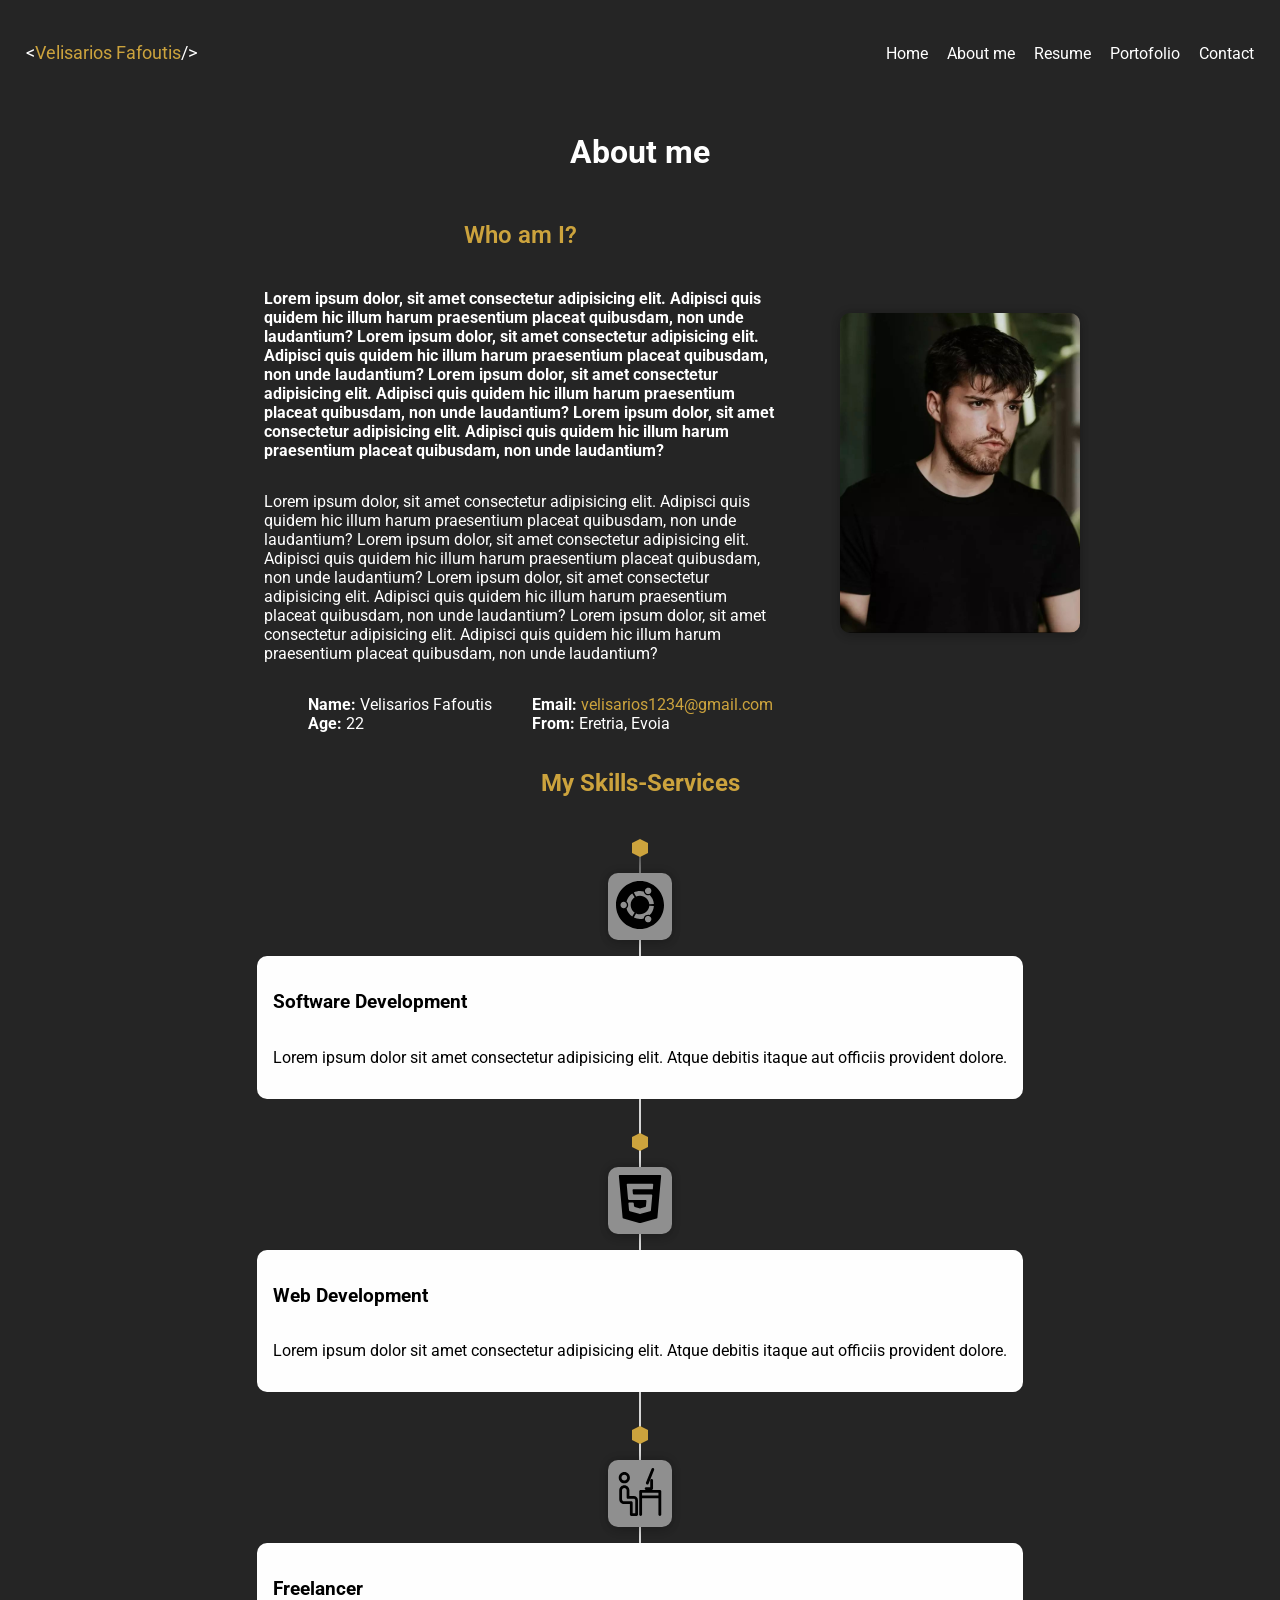
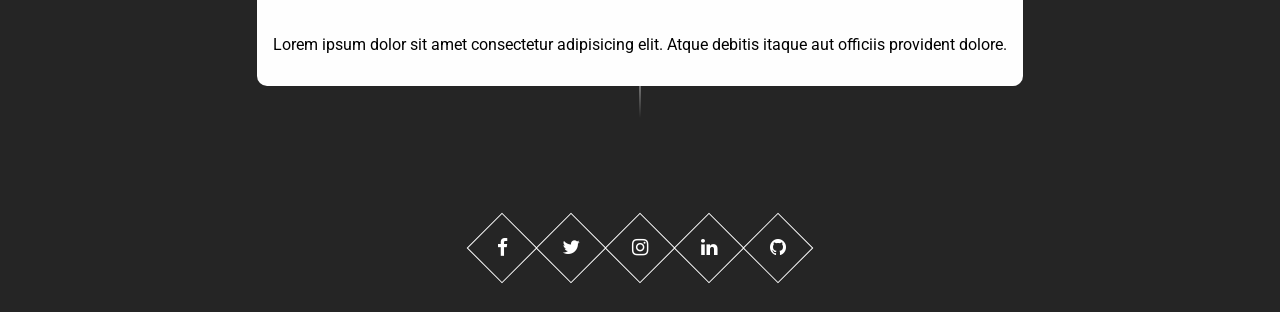
==== commit fd5d6167: "project updated" ====
--- a/assets/html/about_me.html
+++ b/assets/html/about_me.html
@@ -25,6 +25,7 @@
 
 
             <ul class="nav-ul">
+                <li><a href='/index.html'>Home</a></li>
                 <li><a href='/assets/html/about_me.html'>About me</a></li>
                 <li><a href='/assets/html/resume.html'>Resume</a></li>
                 <li><a href="/assets/html/portofolio.html">Portofolio</a></li>
--- a/assets/css/index/index.css
+++ b/assets/css/index/index.css
@@ -64,7 +64,7 @@
 }
 
 nav .nav-ul {
-  width: 20em;
+  width: 23em;
   display: -webkit-box;
   display: -ms-flexbox;
   display: flex;
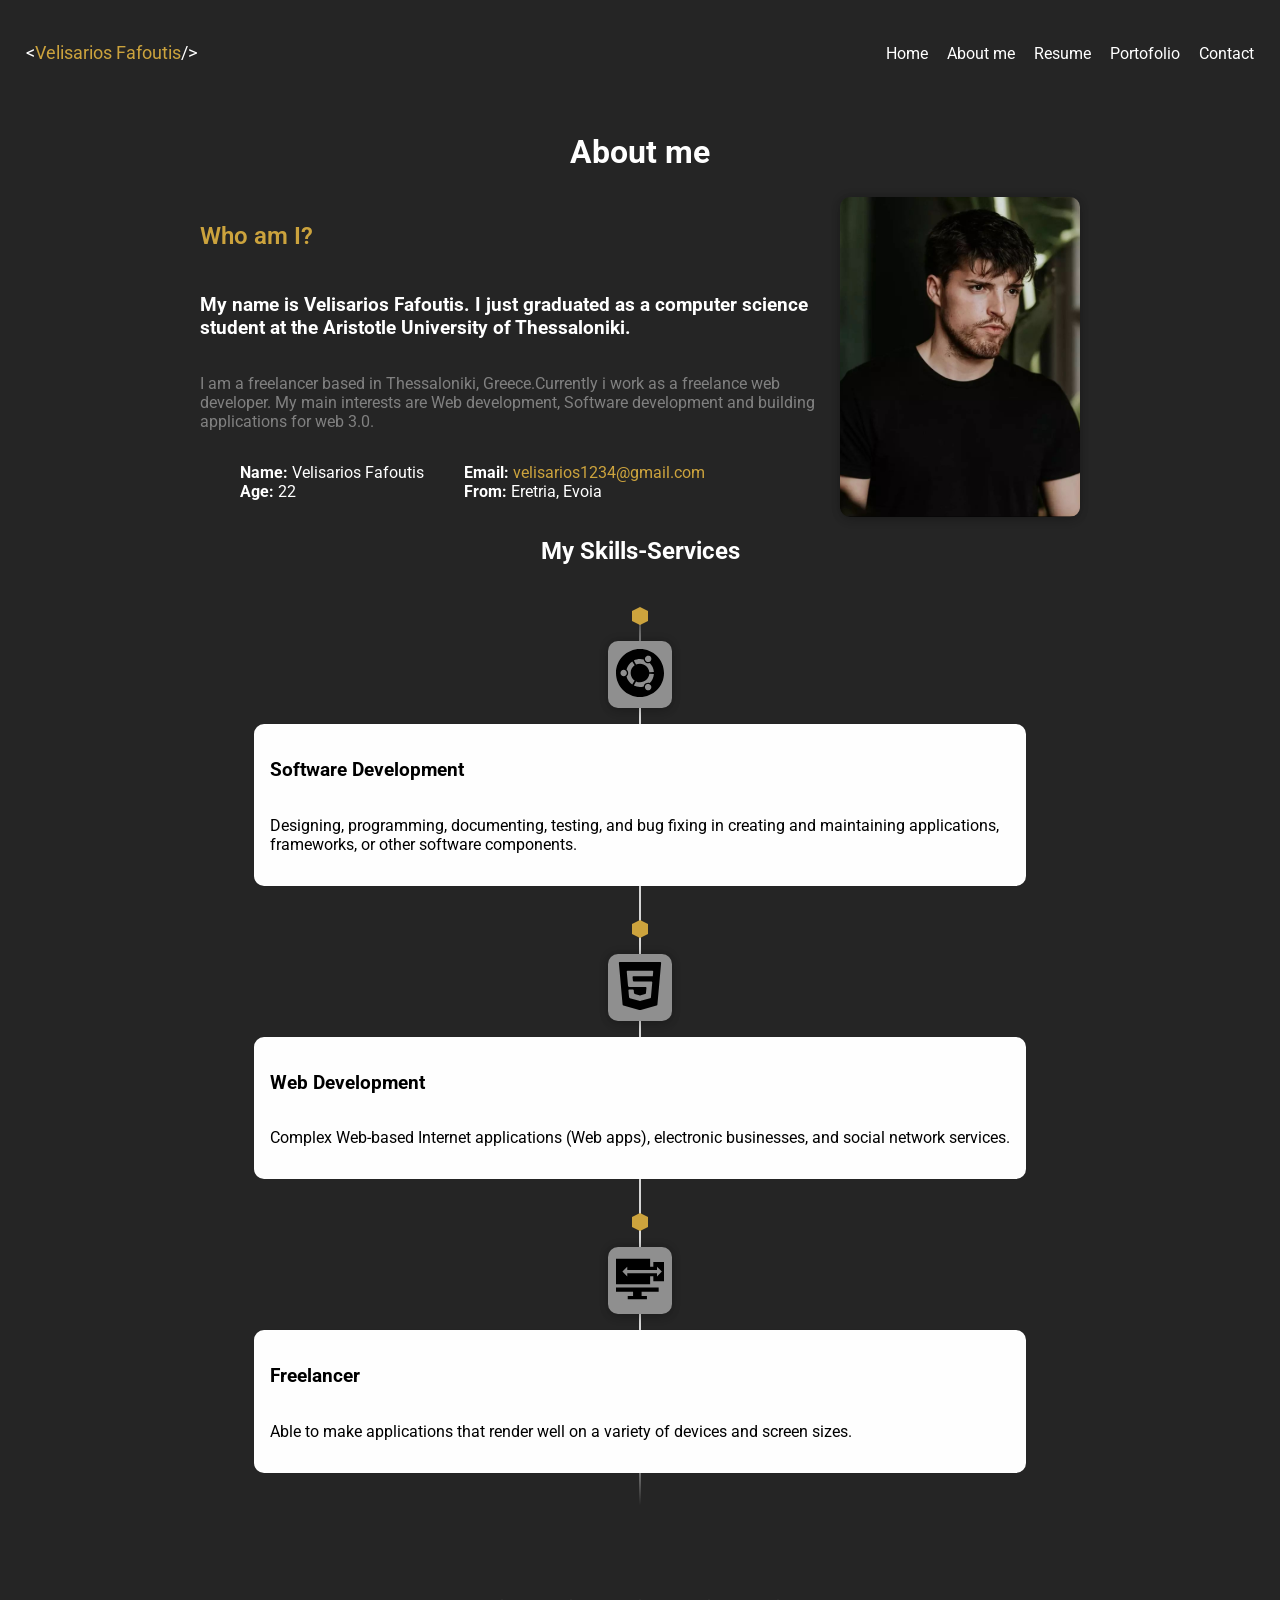
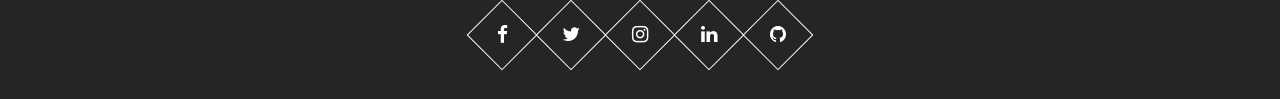
==== commit fed25b50: "project almost finished" ====
--- a/assets/html/about_me.html
+++ b/assets/html/about_me.html
@@ -41,24 +41,12 @@
         <div class="info-container">
             <h3 class="info-title">Who am I?</h3>
             <p class="info-description description-1">
-                Lorem ipsum dolor, sit amet consectetur adipisicing elit. Adipisci quis quidem hic illum harum
-                praesentium placeat quibusdam, non unde laudantium?
-                Lorem ipsum dolor, sit amet consectetur adipisicing elit. Adipisci quis quidem hic illum harum
-                praesentium placeat quibusdam, non unde laudantium?
-                Lorem ipsum dolor, sit amet consectetur adipisicing elit. Adipisci quis quidem hic illum harum
-                praesentium placeat quibusdam, non unde laudantium?
-                Lorem ipsum dolor, sit amet consectetur adipisicing elit. Adipisci quis quidem hic illum harum
-                praesentium placeat quibusdam, non unde laudantium?
+               My name is Velisarios Fafoutis. I just graduated as a computer science student at the Aristotle University of Thessaloniki. 
+               
             </p>
             <p class="info-description description-2">
-                Lorem ipsum dolor, sit amet consectetur adipisicing elit. Adipisci quis quidem hic illum harum
-                praesentium placeat quibusdam, non unde laudantium?
-                Lorem ipsum dolor, sit amet consectetur adipisicing elit. Adipisci quis quidem hic illum harum
-                praesentium placeat quibusdam, non unde laudantium?
-                Lorem ipsum dolor, sit amet consectetur adipisicing elit. Adipisci quis quidem hic illum harum
-                praesentium placeat quibusdam, non unde laudantium?
-                Lorem ipsum dolor, sit amet consectetur adipisicing elit. Adipisci quis quidem hic illum harum
-                praesentium placeat quibusdam, non unde laudantium?
+                I am a freelancer based in Thessaloniki, Greece.Currently i work as a freelance web developer.
+                My main interests are Web development, Software development and building applications for web 3.0.
              </p>
             <div class="bio-container">
                 <ul class="bio-list list-1">
@@ -105,8 +93,7 @@
                         <div class="services-card">
                             <!--svg icon-->
                               <h3 class="service-title">Software Development</h3>
-                            <p class="service-description">Lorem ipsum dolor sit amet consectetur adipisicing elit.
-                                Atque debitis itaque aut officiis provident dolore.</p>
+                              <p class="service-description">Designing, programming, documenting, testing, and bug fixing in creating and maintaining applications, <br> frameworks, or other software components.</p>
                         </div>
                     </div>
             </li>
@@ -173,8 +160,7 @@
                             <!--svg icon-->
                          
                             <h3 class="service-title">Web Development</h3>
-                            <p class="service-description">Lorem ipsum dolor sit amet consectetur adipisicing elit.
-                                Atque debitis itaque aut officiis provident dolore.</p>
+                            <p class="service-description">Complex Web-based Internet applications (Web apps), electronic businesses, and social network services.</p>
                         </div>
                     </div>
             </li>
@@ -185,22 +171,60 @@
                     <div class="flag-wrapper">
                         <span class="hexa"></span>
 
-                        <span class="time-wrapper"><span class="time"><svg version="1.1" xmlns="http://www.w3.org/2000/svg" viewBox="0 0 297 297" xmlns:xlink="http://www.w3.org/1999/xlink" enable-background="new 0 0 297 297">
-                            <g>
-                              <path d="m190.411,101.693c1.065,0.427 2.163,0.628 3.244,0.628 3.468,0 6.751-2.079 8.118-5.496l33.933-84.834c1.793-4.483-0.387-9.569-4.868-11.361-4.485-1.797-9.569,0.387-11.361,4.868l-33.933,84.834c-1.794,4.482 0.386,9.568 4.867,11.361z"/>
-                              <path d="m271.294,135.738h-47.97c3.384-1.206 5.81-4.429 5.81-8.226v-50.9c0-4.827-3.913-8.74-8.74-8.74s-8.74,3.913-8.74,8.74v42.16h-25.194c-4.827,0-8.74,3.913-8.74,8.74 0,3.798 2.427,7.02 5.81,8.226h-31.003c-4.827,0-8.74,3.913-8.74,8.74v143.782c0,4.827 3.913,8.74 8.74,8.74 4.827,0 8.74-3.913 8.74-8.74v-101.108h101.286v101.108c0,4.827 3.913,8.74 8.74,8.74s8.74-3.913 8.74-8.74v-143.782c0.001-4.827-3.912-8.74-8.739-8.74zm-8.741,33.933h-101.286v-16.453h101.286v16.453z"/>
-                              <path d="m51.552,94.426c19.07,0 34.585-15.515 34.585-34.585s-15.515-34.586-34.585-34.586-34.586,15.516-34.586,34.586 15.516,34.585 34.586,34.585zm0-52.171c9.696,0 17.585,7.889 17.585,17.586 0,9.696-7.889,17.585-17.585,17.585-9.697,0-17.586-7.889-17.586-17.585 0-9.697 7.889-17.586 17.586-17.586z"/>
-                              <path d="m110.422,173.424h-27.546v-35.099c0-17.272-14.052-31.325-31.324-31.325s-31.325,14.053-31.325,31.325v54.6c0,16.584 13.491,30.075 30.075,30.075h35.741v65.326c0,4.694 3.806,8.5 8.5,8.5h33c4.694,0 8.5-3.806 8.5-8.5v-89.281c0-14.128-11.493-25.621-25.621-25.621zm8.621,106.402h-16v-65.326c0-4.694-3.806-8.5-8.5-8.5h-44.241c-7.21,0-13.075-5.865-13.075-13.075v-54.6c0-7.899 6.426-14.325 14.325-14.325 7.898,0 14.324,6.426 14.324,14.325v43.599c0,4.694 3.806,8.5 8.5,8.5h36.046c4.754,0 8.621,3.867 8.621,8.621v80.781z"/>
-                            </g>
-                          </svg>
+                        <span class="time-wrapper"><span class="time">
+                            <svg version="1.1" id="Layer_1" xmlns="http://www.w3.org/2000/svg" xmlns:xlink="http://www.w3.org/1999/xlink" x="0px" y="0px"
+                                 viewBox="0 0 512 512" style="enable-background:new 0 0 512 512;" xml:space="preserve">
+                            <g>
+                                <g>
+                                    <polygon points="455.111,392.533 455.111,347.022 0,347.022 0,392.533 182.044,392.533 182.044,438.044 125.156,438.044 
+                                        125.156,472.178 329.956,472.178 329.956,438.044 273.067,438.044 273.067,392.533 		"/>
+                                </g>
+                            </g>
+                            <g>
+                                <g>
+                                    <path d="M398.222,73.956v51.2h-34.133V39.822H0v273.067h364.089v-85.333h34.133v51.2H512v-204.8H398.222z M437.428,228.826
+                                        v-34.772H120.083v34.772l-51.817-51.842l51.817-51.829v34.767h317.344v-34.767l51.817,51.829L437.428,228.826z"/>
+                                </g>
+                            </g>
+                            <g>
+                            </g>
+                            <g>
+                            </g>
+                            <g>
+                            </g>
+                            <g>
+                            </g>
+                            <g>
+                            </g>
+                            <g>
+                            </g>
+                            <g>
+                            </g>
+                            <g>
+                            </g>
+                            <g>
+                            </g>
+                            <g>
+                            </g>
+                            <g>
+                            </g>
+                            <g>
+                            </g>
+                            <g>
+                            </g>
+                            <g>
+                            </g>
+                            <g>
+                            </g>
+                            </svg>
+                            
                           </span></span>
                     </div>
                     <div class="desc">
                         <div class="services-card">
                             <!--svg icon-->
                             <h3 class="service-title">Freelancer</h3>
-                            <p class="service-description">Lorem ipsum dolor sit amet consectetur adipisicing elit.
-                                Atque debitis itaque aut officiis provident dolore.</p>
+                            <p class="service-description">Able to make applications that render well on a variety of devices and screen sizes.</p>
                         </div>
                     </div>
             </li>
@@ -213,28 +237,27 @@
 
 </section>
  
-
 <footer class="social-networks">
         
     <div class="social-container"> 
-        <a  href="#" class="social-rectangle">
+        <a  href="https://www.facebook.com/velisarios.fafoutis" class="social-rectangle">
             <i class="fa fa-facebook"></i>
         </a>
      
         
-        <a  href="#" class="social-rectangle">
+        <a  href="https://twitter.com/velisariosf" class="social-rectangle">
             <i class="fa fa-twitter"></i>
         </a>
 
-        <a  href="#" target="_blank" class="social-rectangle">
+        <a  href="https://www.instagram.com/velisariosf/"  class="social-rectangle">
             <i class="fa fa-instagram"></i>
         </a>
 
-        <a  href="#" target="_blank" class="social-rectangle">
+        <a  href="https://www.linkedin.com/in/%CE%B2%CE%B5%CE%BB%CE%B9%CF%83%CE%B1%CF%81%CE%B9%CE%BF%CF%82-%CF%86%CE%B1%CF%86%CE%BF%CF%85%CF%84%CE%B7%CF%82-804a72190/" class="social-rectangle">
             <i class="fa fa-linkedin"></i>
         </a>
 
-        <a  href="#" target="_blank" class="social-rectangle">
+        <a  href="https://github.com/VelisariosF"  class="social-rectangle">
             <i class="fa fa-github"></i>
         </a>
 
--- a/assets/css/index/index.css
+++ b/assets/css/index/index.css
@@ -232,9 +232,9 @@
   -webkit-box-direction: normal;
       -ms-flex-direction: column;
           flex-direction: column;
-  -webkit-box-align: center;
-      -ms-flex-align: center;
-          align-items: center;
+  -webkit-box-align: start;
+      -ms-flex-align: start;
+          align-items: flex-start;
   -webkit-box-pack: start;
       -ms-flex-pack: start;
           justify-content: flex-start;
@@ -250,17 +250,17 @@
 }
 
 .about-me-main-section .bio-container .info-container .info-description {
-  margin-right: 4em;
-  margin-left: 4em;
   font-family: 'Roboto', sans-serif;
 }
 
 .about-me-main-section .bio-container .info-container .description-1 {
   font-weight: 700;
+  font-size: 1.2em;
 }
 
 .about-me-main-section .bio-container .info-container .description-2 {
   font-weight: 400;
+  color: gray;
 }
 
 .about-me-main-section .bio-container .info-container .bio-container {
@@ -335,7 +335,7 @@
   -ms-grid-column-align: center;
       justify-self: center;
   font-family: "Roboto", sans-serif;
-  color: #CCA33D;
+  color: #ffffff;
   width: auto;
   height: 2em;
   margin-bottom: 0em;
@@ -543,6 +543,7 @@
   -webkit-box-pack: center;
       -ms-flex-pack: center;
           justify-content: center;
+  text-align: left;
 }
 
 .services-section .services-container .direction-l .desc,
@@ -730,25 +731,525 @@
 
 .resume-container .level-of-knowledge-container .level-container .skills-container .skill-bar-container .bar .skill-level {
   background-color: #CCA33D;
+  padding-left: 2%;
 }
 
 .resume-container .level-of-knowledge-container .level-container .skills-container .skill-bar-container .bar .java {
-  width: 70%;
+  width: 85%;
 }
 
 .resume-container .level-of-knowledge-container .level-container .skills-container .skill-bar-container .bar .html_css {
-  width: 85%;
+  width: 90%;
 }
 
 .resume-container .level-of-knowledge-container .level-container .skills-container .skill-bar-container .bar .javascript {
-  width: 50%;
+  width: 75%;
+}
+
+.resume-container .level-of-knowledge-container .level-container .skills-container .skill-bar-container .bar .react_js {
+  width: 60%;
 }
 
 .resume-container .level-of-knowledge-container .level-container .skills-container .skill-bar-container .bar .sql {
+  width: 80%;
+}
+
+.resume-container .level-of-knowledge-container .level-container .skills-container .skill-bar-container .bar .php {
   width: 60%;
 }
 
-.resume-container .level-of-knowledge-container .level-container .skills-container .skill-bar-container .bar .php {
-  width: 40%;
+.portofolio-page-container {
+  margin-right: 10em;
+  margin-left: 10em;
+  display: -webkit-box;
+  display: -ms-flexbox;
+  display: flex;
+  -webkit-box-orient: vertical;
+  -webkit-box-direction: normal;
+      -ms-flex-direction: column;
+          flex-direction: column;
+  -webkit-box-align: center;
+      -ms-flex-align: center;
+          align-items: center;
+  -webkit-box-pack: justify;
+      -ms-flex-pack: justify;
+          justify-content: space-between;
+}
+
+.portofolio-page-container .portofolio-main-title {
+  font-weight: 700;
+  font-size: 2em;
+}
+
+.portofolio-page-container .projects-section {
+  width: 60%;
+  margin-bottom: 10%;
+  display: -webkit-box;
+  display: -ms-flexbox;
+  display: flex;
+  -webkit-box-orient: vertical;
+  -webkit-box-direction: normal;
+      -ms-flex-direction: column;
+          flex-direction: column;
+  -webkit-box-align: start;
+      -ms-flex-align: start;
+          align-items: flex-start;
+  -webkit-box-pack: start;
+      -ms-flex-pack: start;
+          justify-content: flex-start;
+}
+
+.portofolio-page-container .projects-section .projects-section-title {
+  color: #CCA33D;
+  width: -webkit-max-content;
+  width: -moz-max-content;
+  width: max-content;
+  font-weight: 600;
+  font-size: 1.5em;
+}
+
+.portofolio-page-container .projects-section .projects-container {
+  display: -webkit-box;
+  display: -ms-flexbox;
+  display: flex;
+  -webkit-box-orient: vertical;
+  -webkit-box-direction: normal;
+      -ms-flex-direction: column;
+          flex-direction: column;
+  -webkit-box-align: start;
+      -ms-flex-align: start;
+          align-items: flex-start;
+  -webkit-box-pack: justify;
+      -ms-flex-pack: justify;
+          justify-content: space-between;
+}
+
+.portofolio-page-container .projects-section .projects-container .row {
+  display: -webkit-box;
+  display: -ms-flexbox;
+  display: flex;
+  -webkit-box-orient: horizontal;
+  -webkit-box-direction: normal;
+      -ms-flex-direction: row;
+          flex-direction: row;
+  -webkit-box-align: center;
+      -ms-flex-align: center;
+          align-items: center;
+  -webkit-box-pack: justify;
+      -ms-flex-pack: justify;
+          justify-content: space-between;
+}
+
+.portofolio-page-container .projects-section .projects-container .row .project-element {
+  border-radius: 10px;
+  margin-right: 1%;
+  margin-bottom: 2%;
+  width: 15em;
+  height: 15em;
+  display: -webkit-box;
+  display: -ms-flexbox;
+  display: flex;
+  -webkit-box-align: center;
+      -ms-flex-align: center;
+          align-items: center;
+  -webkit-box-pack: center;
+      -ms-flex-pack: center;
+          justify-content: center;
+  background-size: cover;
+  background-repeat: no-repeat;
+  -webkit-transition: -webkit-transform .2s;
+  transition: -webkit-transform .2s;
+  transition: transform .2s;
+  transition: transform .2s, -webkit-transform .2s;
+  /* Animation */
+  -webkit-box-shadow: 0 0 10px rgba(0, 0, 0, 0.2), 0 4px 10px rgba(0, 0, 0, 0.1);
+          box-shadow: 0 0 10px rgba(0, 0, 0, 0.2), 0 4px 10px rgba(0, 0, 0, 0.1);
+}
+
+.portofolio-page-container .projects-section .projects-container .row .project-element .project-element-description {
+  opacity: 0;
+}
+
+.portofolio-page-container .projects-section .projects-container .row .project-element .project-element-description a {
+  text-decoration: none;
+  color: white;
+  -webkit-transition: color 0.3s ease-out;
+}
+
+.portofolio-page-container .projects-section .projects-container .row .project-element .project-element-description a:hover {
+  color: #CCA33D;
+}
+
+.portofolio-page-container .projects-section .projects-container .row .project-element:hover {
+  -webkit-transform: scale(1.15);
+          transform: scale(1.15);
+}
+
+.portofolio-page-container .projects-section .projects-container .row .project-element:hover .project-element-description {
+  opacity: 1;
+}
+
+.portofolio-page-container .projects-section .projects-container .row .tenzies {
+  background-image: url("/assets/images/portofolio_projects/tenzies.png");
+}
+
+.portofolio-page-container .projects-section .projects-container .row .tenzies:hover {
+  background: -webkit-gradient(linear, left top, left bottom, from(rgba(0, 0, 0, 0.7)), to(rgba(0, 0, 0, 0.7))), url("/assets/images/portofolio_projects/tenzies.png");
+  background: linear-gradient(rgba(0, 0, 0, 0.7), rgba(0, 0, 0, 0.7)), url("/assets/images/portofolio_projects/tenzies.png");
+  background-size: cover;
+  background-repeat: no-repeat;
+  background-position: 30%;
+}
+
+.portofolio-page-container .projects-section .projects-container .row .stop_watch {
+  background-image: url("/assets/images/portofolio_projects/stop_watch.png");
+}
+
+.portofolio-page-container .projects-section .projects-container .row .stop_watch:hover {
+  background: -webkit-gradient(linear, left top, left bottom, from(rgba(0, 0, 0, 0.7)), to(rgba(0, 0, 0, 0.7))), url("/assets/images/portofolio_projects/stop_watch.png");
+  background: linear-gradient(rgba(0, 0, 0, 0.7), rgba(0, 0, 0, 0.7)), url("/assets/images/portofolio_projects/stop_watch.png");
+  background-size: cover;
+  background-repeat: no-repeat;
+  background-position: 30%;
+}
+
+.portofolio-page-container .projects-section .projects-container .row .sudoku {
+  background-image: url("/assets/images/portofolio_projects/sudoku.png");
+  background-size: cover;
+}
+
+.portofolio-page-container .projects-section .projects-container .row .sudoku:hover {
+  background: -webkit-gradient(linear, left top, left bottom, from(rgba(0, 0, 0, 0.7)), to(rgba(0, 0, 0, 0.7))), url("/assets/images/portofolio_projects/sudoku.png");
+  background: linear-gradient(rgba(0, 0, 0, 0.7), rgba(0, 0, 0, 0.7)), url("/assets/images/portofolio_projects/sudoku.png");
+  background-size: cover;
+  background-repeat: no-repeat;
+  background-position: 30%;
+}
+
+.portofolio-page-container .projects-section .projects-container .row .movie_freaks {
+  background-image: url("/assets/images/portofolio_projects/movie_freaks.png");
+}
+
+.portofolio-page-container .projects-section .projects-container .row .movie_freaks:hover {
+  background: -webkit-gradient(linear, left top, left bottom, from(rgba(0, 0, 0, 0.7)), to(rgba(0, 0, 0, 0.7))), url("/assets/images/portofolio_projects/movie_freaks.png");
+  background: linear-gradient(rgba(0, 0, 0, 0.7), rgba(0, 0, 0, 0.7)), url("/assets/images/portofolio_projects/movie_freaks.png");
+  background-size: cover;
+  background-repeat: no-repeat;
+  background-position: 30%;
+}
+
+.portofolio-page-container .projects-section .projects-container .row .achs_site {
+  background-image: url("/assets/images/portofolio_projects/achs_web_site.png");
+}
+
+.portofolio-page-container .projects-section .projects-container .row .achs_site:hover {
+  background: -webkit-gradient(linear, left top, left bottom, from(rgba(0, 0, 0, 0.7)), to(rgba(0, 0, 0, 0.7))), url("/assets/images/portofolio_projects/achs_web_site.png");
+  background: linear-gradient(rgba(0, 0, 0, 0.7), rgba(0, 0, 0, 0.7)), url("/assets/images/portofolio_projects/achs_web_site.png");
+  background-size: cover;
+  background-repeat: no-repeat;
+  background-position: 30%;
+}
+
+.contact-section {
+  display: -webkit-box;
+  display: -ms-flexbox;
+  display: flex;
+  -webkit-box-orient: vertical;
+  -webkit-box-direction: normal;
+      -ms-flex-direction: column;
+          flex-direction: column;
+  -webkit-box-align: center;
+      -ms-flex-align: center;
+          align-items: center;
+  -webkit-box-pack: center;
+      -ms-flex-pack: center;
+          justify-content: center;
+}
+
+.contact-section .contact-section-main-title {
+  font-weight: 700;
+  font-size: 2em;
+}
+
+.contact-section .contact-section-container {
+  display: -webkit-box;
+  display: -ms-flexbox;
+  display: flex;
+  -webkit-box-orient: horizontal;
+  -webkit-box-direction: normal;
+      -ms-flex-direction: row;
+          flex-direction: row;
+  -webkit-box-align: start;
+      -ms-flex-align: start;
+          align-items: flex-start;
+  -webkit-box-pack: justify;
+      -ms-flex-pack: justify;
+          justify-content: space-between;
+  width: 60%;
+}
+
+.contact-section .contact-section-container .contact-container {
+  display: -webkit-box;
+  display: -ms-flexbox;
+  display: flex;
+  -webkit-box-orient: vertical;
+  -webkit-box-direction: normal;
+      -ms-flex-direction: column;
+          flex-direction: column;
+  -webkit-box-align: start;
+      -ms-flex-align: start;
+          align-items: flex-start;
+  -webkit-box-pack: start;
+      -ms-flex-pack: start;
+          justify-content: flex-start;
+}
+
+.contact-section .contact-section-container .contact-container .contact-container-title {
+  color: #CCA33D;
+  width: -webkit-max-content;
+  width: -moz-max-content;
+  width: max-content;
+  font-weight: 600;
+  font-size: 1.5em;
+}
+
+.contact-section .contact-section-container .contact-container .contact-form-container {
+  display: -webkit-box;
+  display: -ms-flexbox;
+  display: flex;
+  -webkit-box-orient: vertical;
+  -webkit-box-direction: normal;
+      -ms-flex-direction: column;
+          flex-direction: column;
+  -webkit-box-align: start;
+      -ms-flex-align: start;
+          align-items: flex-start;
+  -webkit-box-pack: justify;
+      -ms-flex-pack: justify;
+          justify-content: space-between;
+}
+
+.contact-section .contact-section-container .contact-container .contact-form-container .row {
+  display: -webkit-box;
+  display: -ms-flexbox;
+  display: flex;
+  -webkit-box-orient: horizontal;
+  -webkit-box-direction: normal;
+      -ms-flex-direction: row;
+          flex-direction: row;
+  -webkit-box-align: start;
+      -ms-flex-align: start;
+          align-items: flex-start;
+  -webkit-box-pack: justify;
+      -ms-flex-pack: justify;
+          justify-content: space-between;
+}
+
+.contact-section .contact-section-container .contact-container .contact-form-container .row .form-attribute {
+  margin-right: 4%;
+  margin-top: 3%;
+  margin-bottom: 3%;
+}
+
+.contact-section .contact-section-container .contact-container .contact-form-container .row .form-attribute .form-input {
+  font-size: 1.02em;
+  border-radius: 10px;
+  background-color: #323232;
+  padding-left: 5%;
+  width: 98.5%;
+  border: none;
+  color: white;
+}
+
+.contact-section .contact-section-container .contact-container .contact-form-container .row .form-attribute .form-input:focus {
+  outline: 0;
+  border-bottom: 1px solid #CCA33D;
+}
+
+.contact-section .contact-section-container .contact-container .contact-form-container .row .form-attribute .form-input::-webkit-input-placeholder {
+  color: #848484;
+  font-family: "Varela", sans-serif;
+}
+
+.contact-section .contact-section-container .contact-container .contact-form-container .row .form-attribute .form-input:-ms-input-placeholder {
+  color: #848484;
+  font-family: "Varela", sans-serif;
+}
+
+.contact-section .contact-section-container .contact-container .contact-form-container .row .form-attribute .form-input::-ms-input-placeholder {
+  color: #848484;
+  font-family: "Varela", sans-serif;
+}
+
+.contact-section .contact-section-container .contact-container .contact-form-container .row .form-attribute .form-input::placeholder {
+  color: #848484;
+  font-family: "Varela", sans-serif;
+}
+
+.contact-section .contact-section-container .contact-container .contact-form-container .row_3 {
+  width: 100%;
+}
+
+.contact-section .contact-section-container .contact-container .contact-form-container .row_3 .form-subject .form-input-subject {
+  font-size: 1.02em;
+  padding-left: 5%;
+  background-color: #323232;
+  border-radius: 10px;
+  -webkit-box-sizing: border-box;
+          box-sizing: border-box;
+  border: none;
+  resize: none;
+  width: 222%;
+}
+
+.contact-section .contact-section-container .contact-container .contact-form-container .row_3 .form-subject .form-input-subject:focus {
+  outline: 0;
+  border-bottom: 1px solid #CCA33D;
+}
+
+.contact-section .contact-section-container .contact-container .contact-form-container .row_3 .form-subject .form-input-subject::-webkit-input-placeholder {
+  color: #848484;
+  letter-spacing: 0.1em;
+  font-family: "Varela", sans-serif;
+}
+
+.contact-section .contact-section-container .contact-container .contact-form-container .row_3 .form-subject .form-input-subject:-ms-input-placeholder {
+  color: #848484;
+  letter-spacing: 0.1em;
+  font-family: "Varela", sans-serif;
+}
+
+.contact-section .contact-section-container .contact-container .contact-form-container .row_3 .form-subject .form-input-subject::-ms-input-placeholder {
+  color: #848484;
+  letter-spacing: 0.1em;
+  font-family: "Varela", sans-serif;
+}
+
+.contact-section .contact-section-container .contact-container .contact-form-container .row_3 .form-subject .form-input-subject::placeholder {
+  color: #848484;
+  letter-spacing: 0.1em;
+  font-family: "Varela", sans-serif;
+}
+
+.contact-section .contact-section-container .contact-container .contact-form-container .form-submit .input-submit {
+  background-color: #CCA33D;
+  -webkit-transition: background-color 0.2s ease-out;
+  border: none;
+  width: 100%;
+  border-radius: 25px;
+  color: white;
+  padding: 0.6em 1.2em;
+  text-align: center;
+  text-justify: center;
+  text-decoration: none;
+  display: inline-block;
+  font-size: 1em;
+  margin-right: 1em;
+  cursor: pointer;
+}
+
+.contact-section .contact-section-container .contact-container .contact-form-container .form-submit .input-submit:hover {
+  background-color: #717972;
+}
+
+.contact-section .contact-section-container .contact-info-container {
+  display: -webkit-box;
+  display: -ms-flexbox;
+  display: flex;
+  -webkit-box-orient: vertical;
+  -webkit-box-direction: normal;
+      -ms-flex-direction: column;
+          flex-direction: column;
+  -webkit-box-align: start;
+      -ms-flex-align: start;
+          align-items: flex-start;
+  -webkit-box-pack: start;
+      -ms-flex-pack: start;
+          justify-content: flex-start;
+}
+
+.contact-section .contact-section-container .contact-info-container .contact-info-container-title {
+  color: #CCA33D;
+  width: -webkit-max-content;
+  width: -moz-max-content;
+  width: max-content;
+  font-weight: 600;
+  font-size: 1.5em;
+}
+
+.contact-section .contact-section-container .contact-info-container .contact-form-elements-container {
+  display: -webkit-box;
+  display: -ms-flexbox;
+  display: flex;
+  -webkit-box-orient: vertical;
+  -webkit-box-direction: normal;
+      -ms-flex-direction: column;
+          flex-direction: column;
+  -webkit-box-align: start;
+      -ms-flex-align: start;
+          align-items: flex-start;
+  -webkit-box-pack: start;
+      -ms-flex-pack: start;
+          justify-content: flex-start;
+}
+
+.contact-section .contact-section-container .contact-info-container .contact-form-elements-container .row {
+  display: -webkit-box;
+  display: -ms-flexbox;
+  display: flex;
+  -webkit-box-orient: horizontal;
+  -webkit-box-direction: normal;
+      -ms-flex-direction: row;
+          flex-direction: row;
+  -webkit-box-align: start;
+      -ms-flex-align: start;
+          align-items: flex-start;
+  -webkit-box-pack: start;
+      -ms-flex-pack: start;
+          justify-content: flex-start;
+}
+
+.contact-section .contact-section-container .contact-info-container .contact-form-elements-container .row .contact-form-element {
+  display: -webkit-box;
+  display: -ms-flexbox;
+  display: flex;
+  -webkit-box-orient: horizontal;
+  -webkit-box-direction: normal;
+      -ms-flex-direction: row;
+          flex-direction: row;
+  -webkit-box-align: center;
+      -ms-flex-align: center;
+          align-items: center;
+  -webkit-box-pack: start;
+      -ms-flex-pack: start;
+          justify-content: flex-start;
+  height: 20vh;
+  width: 15vw;
+}
+
+.contact-section .contact-section-container .contact-info-container .contact-form-elements-container .row .contact-form-element svg {
+  width: 40px;
+  height: 40px;
+}
+
+.contact-section .contact-section-container .contact-info-container .contact-form-elements-container .row .contact-form-element .text-container {
+  font-size: small;
+  border-left: 1px solid #707070;
+  display: -webkit-box;
+  display: -ms-flexbox;
+  display: flex;
+  padding-left: 10%;
+  -webkit-box-orient: vertical;
+  -webkit-box-direction: normal;
+      -ms-flex-direction: column;
+          flex-direction: column;
+  -webkit-box-align: baseline;
+      -ms-flex-align: baseline;
+          align-items: baseline;
+  justify-items: center;
+}
+
+.contact-section .contact-section-container .contact-info-container .contact-form-elements-container .row .contact-form-element .text-container p {
+  color: gray;
 }
 /*# sourceMappingURL=index.css.map */
